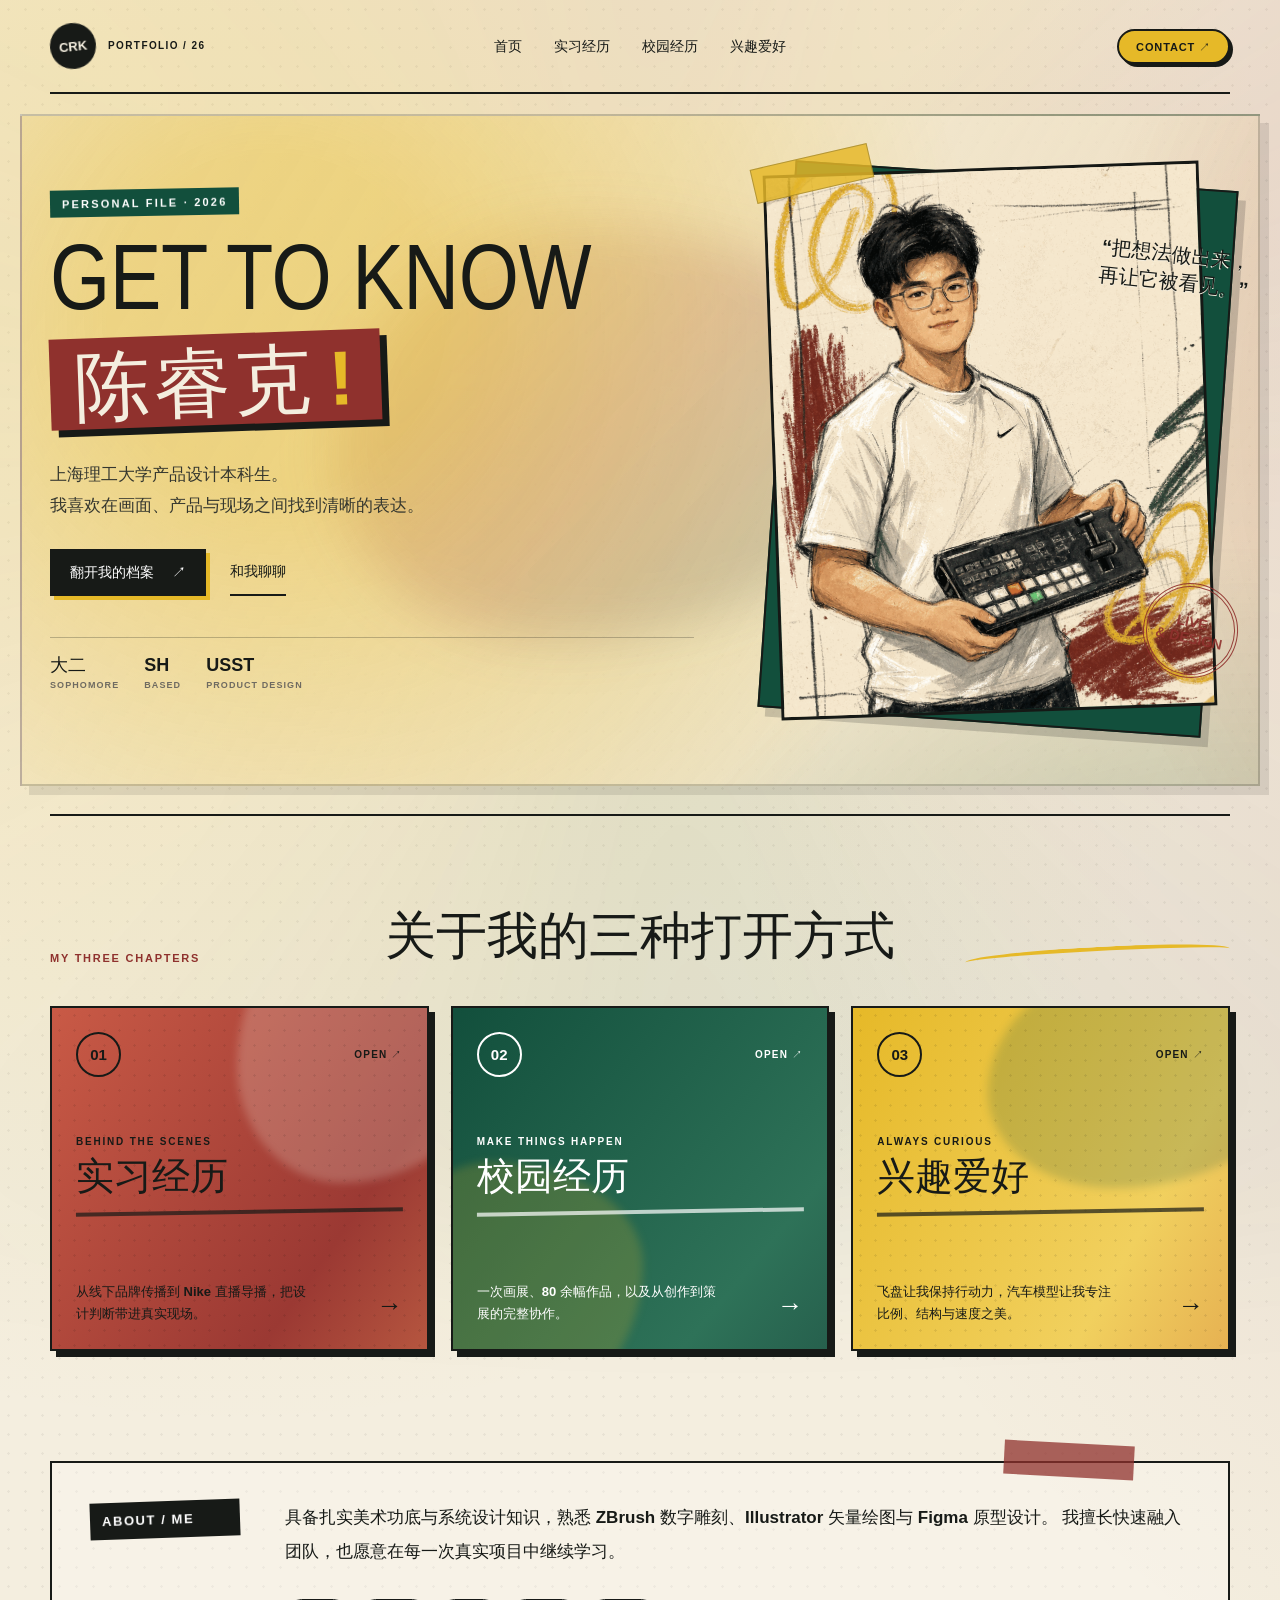
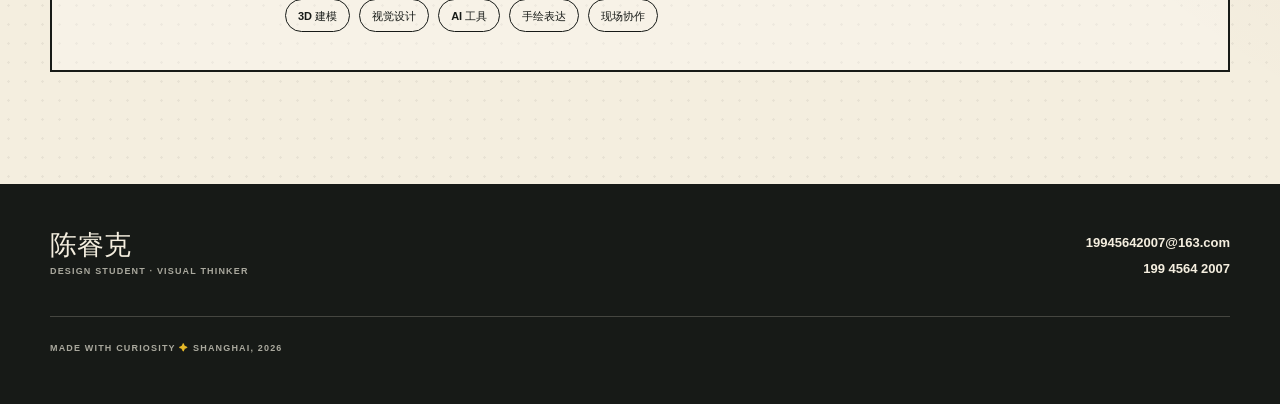
==== index.html @ 0112d240 "Publish portfolio website" ====
<!DOCTYPE html><html lang="zh-CN"><head><meta charSet="utf-8"/><meta name="viewport" content="width=device-width, initial-scale=1"/><link rel="preload" href="/images/chen-ruike-hero.png" as="image"/><link rel="stylesheet" href="/assets/index-DH_UTFpu.css" data-rsc-css-href="/assets/index-DH_UTFpu.css" data-precedence="vite-rsc/importer-resources"/><link rel="modulepreload" href="/assets/layout-segment-context-DCN4eJuO.js" crossorigin=""/><link rel="modulepreload" href="/assets/rolldown-runtime-S-ySWqyJ.js" crossorigin=""/><link rel="modulepreload" href="/assets/index-BiZocsfo.js" crossorigin=""/><link rel="modulepreload" href="/assets/framework-CXnKph_e.js" crossorigin=""/><link rel="modulepreload" href="/assets/SiteShell-CT0E9t0w.js" crossorigin=""/><link rel="modulepreload" href="/assets/link-DMBmaepp.js" crossorigin=""/><title>陈睿克｜设计学生与视觉创作者</title><meta name="description" content="产品设计本科生陈睿克的个人网站：实习经历、校园经历、兴趣爱好与设计技能。"/><meta property="og:title" content="陈睿克｜设计学生与视觉创作者"/><meta property="og:description" content="产品设计本科生陈睿克的个人网站：实习经历、校园经历、兴趣爱好与设计技能。"/><meta property="og:type" content="website"/><meta property="og:image" content="https://127.0.0.1:4173/og.png"/><meta property="og:image:width" content="1536"/><meta property="og:image:height" content="804"/><meta property="og:image:alt" content="陈睿克个人网站手绘封面"/><meta name="twitter:card" content="summary_large_image"/><meta name="twitter:title" content="陈睿克｜设计学生与视觉创作者"/><meta name="twitter:description" content="产品设计本科生陈睿克的个人网站：实习经历、校园经历、兴趣爱好与设计技能。"/><meta name="twitter:image" content="https://127.0.0.1:4173/og.png"/><link rel="shortcut icon" href="https://127.0.0.1:4173/favicon.svg"/><link rel="icon" href="https://127.0.0.1:4173/favicon.svg"/><script>self.__VINEXT_RSC_PARAMS__={}</script><script>self.__VINEXT_RSC_NAV__={"pathname":"/","searchParams":[]}</script><link rel="modulepreload" href="/assets/index-BiZocsfo.js" />

<script>
document.addEventListener("click", function (event) {
  var link = event.target.closest && event.target.closest('a[href^="/"]');
  if (!link || link.target || event.metaKey || event.ctrlKey || event.shiftKey || event.altKey) return;
  event.preventDefault();
  event.stopImmediatePropagation();
  window.location.href = link.getAttribute("href");
}, true);
</script></head><body><div class="site-shell"><header class="site-header wrap"><a href="/" class="brand" aria-label="陈睿克个人网站首页"><span>CRK</span><i>PORTFOLIO / 26</i></a><nav aria-label="主要导航"><a href="/" class="active">首页</a><a href="/experience" class="">实习经历</a><a href="/campus" class="">校园经历</a><a href="/interests" class="">兴趣爱好</a></nav><a class="contact-pill" href="mailto:19945642007@163.com">CONTACT ↗</a></header><main><section class="hero wrap"><div class="hero-copy"><p class="kicker"><span>PERSONAL FILE · 2026</span></p><h1><span>GET TO KNOW</span><strong>陈睿克</strong></h1><p class="hero-intro">上海理工大学产品设计本科生。<br/>我喜欢在画面、产品与现场之间找到清晰的表达。</p><div class="hero-actions"><a href="/experience" class="button primary">翻开我的档案 <span>↗</span></a><a class="button text" href="mailto:19945642007@163.com">和我聊聊</a></div><div class="mini-facts" aria-label="个人信息"><span><b>大二</b> SOPHOMORE</span><span><b>SH</b> BASED</span><span><b>USST</b> PRODUCT DESIGN</span></div></div><div class="hero-visual" aria-label="陈睿克的手绘人物形象"><div class="tape tape-one"></div><img src="/images/chen-ruike-hero.png" alt="手绘风格的陈睿克，手持直播切换台"/><div class="stamp">LIVE<br/>&amp; DESIGN</div><p class="hand-note">“把想法做出来，<br/>再让它被看见。”</p></div></section><section class="chapters wrap" aria-labelledby="chapters-title"><div class="section-heading"><p>MY THREE CHAPTERS</p><h2 id="chapters-title">关于我的三种打开方式</h2><span class="scribble-line"></span></div><div class="chapter-grid"><a href="/experience" class="chapter-card red"><div class="chapter-top"><span>01</span><i>OPEN ↗</i></div><p>BEHIND THE SCENES</p><h3>实习经历</h3><div class="rough-rule"></div><div class="chapter-bottom"><span>从线下品牌传播到 Nike 直播导播，把设计判断带进真实现场。</span><b>→</b></div></a><a href="/campus" class="chapter-card green"><div class="chapter-top"><span>02</span><i>OPEN ↗</i></div><p>MAKE THINGS HAPPEN</p><h3>校园经历</h3><div class="rough-rule"></div><div class="chapter-bottom"><span>一次画展、80 余幅作品，以及从创作到策展的完整协作。</span><b>→</b></div></a><a href="/interests" class="chapter-card yellow"><div class="chapter-top"><span>03</span><i>OPEN ↗</i></div><p>ALWAYS CURIOUS</p><h3>兴趣爱好</h3><div class="rough-rule"></div><div class="chapter-bottom"><span>飞盘让我保持行动力，汽车模型让我专注比例、结构与速度之美。</span><b>→</b></div></a></div></section><section class="profile-strip wrap"><div class="profile-label">ABOUT / ME</div><p>具备扎实美术功底与系统设计知识，熟悉 <strong>ZBrush</strong> 数字雕刻、<strong>Illustrator</strong> 矢量绘图与 <strong>Figma</strong> 原型设计。 我擅长快速融入团队，也愿意在每一次真实项目中继续学习。</p><div class="skill-chips" aria-label="技能标签"><span>3D 建模</span><span>视觉设计</span><span>AI 工具</span><span>手绘表达</span><span>现场协作</span></div></section></main><footer class="site-footer"><div class="wrap footer-inner"><div><b>陈睿克</b><span>DESIGN STUDENT · VISUAL THINKER</span></div><div class="footer-contact"><a href="mailto:19945642007@163.com">19945642007@163.com</a><a href="tel:19945642007">199 4564 2007</a></div><p>MADE WITH CURIOSITY <span>✦</span> SHANGHAI, 2026</p></div></footer></div><script id="_R_">import("/assets/index-BiZocsfo.js")</script></body></html><script>self.__VINEXT_RSC_CHUNKS__=self.__VINEXT_RSC_CHUNKS__||[];self.__VINEXT_RSC_CHUNKS__.push("2:I[\"8a1c26e77cc3\",[],\"Children\",1]\n3:I[\"e562e7309659\",[],\"LayoutSegmentProvider\",1]\n4:I[\"8a1c26e77cc3\",[],\"Slot\",1]\n5:I[\"d041429ec63f\",[],\"RedirectBoundary\",1]\n:HL[\"/assets/index-DH_UTFpu.css\",\"style\"]\n")</script><script>self.__VINEXT_RSC_CHUNKS__=self.__VINEXT_RSC_CHUNKS__||[];self.__VINEXT_RSC_CHUNKS__.push("0:{\"__route\":\"route:/\",\"__interceptionContext\":null,\"__layoutIds\":[\"layout:/\"],\"__rootLayout\":\"/\",\"page:/\":\"$L1\",\"layout:/\":[[[[\"$\",\"link\",\"css:/assets/index-DH_UTFpu.css\",{\"rel\":\"stylesheet\",\"precedence\":\"vite-rsc/importer-resources\",\"href\":\"/assets/index-DH_UTFpu.css\",\"data-rsc-css-href\":\"/assets/index-DH_UTFpu.css\"}],\"$undefined\"],[\"$\",\"html\",null,{\"lang\":\"zh-CN\",\"children\":[\"$\",\"body\",null,{\"children\":[\"$\",\"$L2\",null,{}]}]}]],null],\"route:/\":[[[\"$\",\"meta\",null,{\"charSet\":\"utf-8\"}],[[\"$\",\"title\",\"0\",{\"children\":\"陈睿克｜设计学生与视觉创作者\"}],[\"$\",\"meta\",\"1\",{\"name\":\"description\",\"content\":\"产品设计本科生陈睿克的个人网站：实习经历、校园经历、兴趣爱好与设计技能。\"}],[\"$\",\"meta\",\"2\",{\"property\":\"og:title\",\"content\":\"陈睿克｜设计学生与视觉创作者\"}],[\"$\",\"meta\",\"3\",{\"property\":\"og:description\",\"content\":\"产品设计本科生陈睿克的个人网站：实习经历、校园经历、兴趣爱好与设计技能。\"}],[\"$\",\"meta\",\"4\",{\"property\":\"og:type\",\"content\":\"website\"}],[\"$\",\"meta\",\"5\",{\"property\":\"og:image\",\"content\":\"https://127.0.0.1:4173/og.png\"}],[\"$\",\"meta\",\"6\",{\"property\":\"og:image:width\",\"content\":\"1536\"}],[\"$\",\"meta\",\"7\",{\"property\":\"og:image:height\",\"content\":\"804\"}],[\"$\",\"meta\",\"8\",{\"property\":\"og:image:alt\",\"content\":\"陈睿克个人网站手绘封面\"}],[\"$\",\"meta\",\"9\",{\"name\":\"twitter:card\",\"content\":\"summary_large_image\"}],[\"$\",\"meta\",\"10\",{\"name\":\"twitter:title\",\"content\":\"陈睿克｜设计学生与视觉创作者\"}],[\"$\",\"meta\",\"11\",{\"name\":\"twitter:description\",\"content\":\"产品设计本科生陈睿克的个人网站：实习经历、校园经历、兴趣爱好与设计技能。\"}],[\"$\",\"meta\",\"12\",{\"name\":\"twitter:image\",\"content\":\"https://127.0.0.1:4173/og.png\"}],[\"$\",\"link\",\"13\",{\"rel\":\"shortcut icon\",\"href\":\"https://127.0.0.1:4173/favicon.svg\"}],[\"$\",\"link\",\"14\",{\"rel\":\"icon\",\"href\":\"https://127.0.0.1:4173/favicon.svg\"}]],[[\"$\",\"meta\",\"0\",{\"name\":\"viewport\",\"content\":\"width=device-width, initial-scale=1\"}]]],[\"$\",\"$L3\",null,{\"segmentMap\":{\"children\":[]},\"children\":[\"$\",\"$L4\",null,{\"id\":\"layout:/\",\"parallelSlots\":\"$undefined\",\"children\":[\"$\",\"$L5\",null,{\"children\":[\"$\",\"$L3\",null,{\"segmentMap\":{\"children\":[]},\"children\":[\"$\",\"$L4\",null,{\"id\":\"page:/\"}]}]}]}]}]],\"__layoutFlags\":{\"layout:/\":\"s\"},\"__artifactCompatibility\":{\"schemaVersion\":1,\"graphVersion\":\"app-route-graph:4uhn5s1wvoptc\",\"deploymentVersion\":\"9582cb26-d1fb-45c5-b78e-2c223cf45bc8\",\"appElementsSchemaVersion\":1,\"rscPayloadSchemaVersion\":1,\"rootBoundaryId\":\"/\",\"renderEpoch\":null}}\n")</script><script>self.__VINEXT_RSC_CHUNKS__=self.__VINEXT_RSC_CHUNKS__||[];self.__VINEXT_RSC_CHUNKS__.push("6:I[\"9174d106898b\",[],\"SiteShell\",1]\n7:I[\"c2747888630f\",[],\"default\",1]\n:HL[\"/images/chen-ruike-hero.png\",\"image\"]\n")</script><script>self.__VINEXT_RSC_CHUNKS__=self.__VINEXT_RSC_CHUNKS__||[];self.__VINEXT_RSC_CHUNKS__.push("1:[\"$\",\"$L6\",null,{\"children\":[\"$\",\"main\",null,{\"children\":[[\"$\",\"section\",null,{\"className\":\"hero wrap\",\"children\":[[\"$\",\"div\",null,{\"className\":\"hero-copy\",\"children\":[[\"$\",\"p\",null,{\"className\":\"kicker\",\"children\":[\"$\",\"span\",null,{\"children\":\"PERSONAL FILE · 2026\"}]}],[\"$\",\"h1\",null,{\"children\":[[\"$\",\"span\",null,{\"children\":\"GET TO KNOW\"}],[\"$\",\"strong\",null,{\"children\":\"陈睿克\"}]]}],[\"$\",\"p\",null,{\"className\":\"hero-intro\",\"children\":[\"上海理工大学产品设计本科生。\",[\"$\",\"br\",null,{}],\"我喜欢在画面、产品与现场之间找到清晰的表达。\"]}],[\"$\",\"div\",null,{\"className\":\"hero-actions\",\"children\":[[\"$\",\"$L7\",null,{\"className\":\"button primary\",\"href\":\"/experience\",\"children\":[\"翻开我的档案 \",[\"$\",\"span\",null,{\"children\":\"↗\"}]]}],[\"$\",\"a\",null,{\"className\":\"button text\",\"href\":\"mailto:19945642007@163.com\",\"children\":\"和我聊聊\"}]]}],[\"$\",\"div\",null,{\"className\":\"mini-facts\",\"aria-label\":\"个人信息\",\"children\":[[\"$\",\"span\",null,{\"children\":[[\"$\",\"b\",null,{\"children\":\"大二\"}],\" SOPHOMORE\"]}],[\"$\",\"span\",null,{\"children\":[[\"$\",\"b\",null,{\"children\":\"SH\"}],\" BASED\"]}],[\"$\",\"span\",null,{\"children\":[[\"$\",\"b\",null,{\"children\":\"USST\"}],\" PRODUCT DESIGN\"]}]]}]]}],[\"$\",\"div\",null,{\"className\":\"hero-visual\",\"aria-label\":\"陈睿克的手绘人物形象\",\"children\":[[\"$\",\"div\",null,{\"className\":\"tape tape-one\"}],[\"$\",\"img\",null,{\"src\":\"/images/chen-ruike-hero.png\",\"alt\":\"手绘风格的陈睿克，手持直播切换台\"}],[\"$\",\"div\",null,{\"className\":\"stamp\",\"children\":[\"LIVE\",[\"$\",\"br\",null,{}],\"\u0026 DESIGN\"]}],[\"$\",\"p\",null,{\"className\":\"hand-note\",\"children\":[\"“把想法做出来，\",[\"$\",\"br\",null,{}],\"再让它被看见。”\"]}]]}]]}],[\"$\",\"section\",null,{\"className\":\"chapters wrap\",\"aria-labelledby\":\"chapters-title\",\"children\":[[\"$\",\"div\",null,{\"className\":\"section-heading\",\"children\":[[\"$\",\"p\",null,{\"children\":\"MY THREE CHAPTERS\"}],[\"$\",\"h2\",null,{\"id\":\"chapters-title\",\"children\":\"关于我的三种打开方式\"}],[\"$\",\"span\",null,{\"className\":\"scribble-line\"}]]}],[\"$\",\"div\",null,{\"className\":\"chapter-grid\",\"children\":[[\"$\",\"$L7\",\"01\",{\"href\":\"/experience\",\"className\":\"chapter-card red\",\"children\":[[\"$\",\"div\",null,{\"className\":\"chapter-top\",\"children\":[[\"$\",\"span\",null,{\"children\":\"01\"}],[\"$\",\"i\",null,{\"children\":\"OPEN ↗\"}]]}],[\"$\",\"p\",null,{\"children\":\"BEHIND THE SCENES\"}],[\"$\",\"h3\",null,{\"children\":\"实习经历\"}],[\"$\",\"div\",null,{\"className\":\"rough-rule\"}],[\"$\",\"div\",null,{\"className\":\"chapter-bottom\",\"children\":[[\"$\",\"span\",null,{\"children\":\"从线下品牌传播到 Nike 直播导播，把设计判断带进真实现场。\"}],[\"$\",\"b\",null,{\"children\":\"→\"}]]}]]}],[\"$\",\"$L7\",\"02\",{\"href\":\"/campus\",\"className\":\"chapter-card green\",\"children\":[[\"$\",\"div\",null,{\"className\":\"chapter-top\",\"children\":[[\"$\",\"span\",null,{\"children\":\"02\"}],[\"$\",\"i\",null,{\"children\":\"OPEN ↗\"}]]}],[\"$\",\"p\",null,{\"children\":\"MAKE THINGS HAPPEN\"}],[\"$\",\"h3\",null,{\"children\":\"校园经历\"}],[\"$\",\"div\",null,{\"className\":\"rough-rule\"}],[\"$\",\"div\",null,{\"className\":\"chapter-bottom\",\"children\":[[\"$\",\"span\",null,{\"children\":\"一次画展、80 余幅作品，以及从创作到策展的完整协作。\"}],[\"$\",\"b\",null,{\"children\":\"→\"}]]}]]}],[\"$\",\"$L7\",\"03\",{\"href\":\"/interests\",\"className\":\"chapter-card yellow\",\"children\":[[\"$\",\"div\",null,{\"className\":\"chapter-top\",\"children\":[[\"$\",\"span\",null,{\"children\":\"03\"}],[\"$\",\"i\",null,{\"children\":\"OPEN ↗\"}]]}],[\"$\",\"p\",null,{\"children\":\"ALWAYS CURIOUS\"}],[\"$\",\"h3\",null,{\"children\":\"兴趣爱好\"}],[\"$\",\"div\",null,{\"className\":\"rough-rule\"}],[\"$\",\"div\",null,{\"className\":\"chapter-bottom\",\"children\":[[\"$\",\"span\",null,{\"children\":\"飞盘让我保持行动力，汽车模型让我专注比例、结构与速度之美。\"}],[\"$\",\"b\",null,{\"children\":\"→\"}]]}]]}]]}]]}],[\"$\",\"section\",null,{\"className\":\"profile-strip wrap\",\"children\":[[\"$\",\"div\",null,{\"className\":\"profile-label\",\"children\":\"ABOUT / ME\"}],[\"$\",\"p\",null,{\"children\":[\"具备扎实美术功底与系统设计知识，熟悉 \",[\"$\",\"strong\",null,{\"children\":\"ZBrush\"}],\" 数字雕刻、\",[\"$\",\"strong\",null,{\"children\":\"Illustrator\"}],\" 矢量绘图与 \",[\"$\",\"strong\",null,{\"children\":\"Figma\"}],\" 原型设计。 我擅长快速融入团队，也愿意在每一次真实项目中继续学习。\"]}],[\"$\",\"div\",null,{\"className\":\"skill-chips\",\"aria-label\":\"技能标签\",\"children\":[[\"$\",\"span\",null,{\"children\":\"3D 建模\"}],[\"$\",\"span\",null,{\"children\":\"视觉设计\"}],[\"$\",\"span\",null,{\"children\":\"AI 工具\"}],[\"$\",\"span\",null,{\"children\":\"手绘表达\"}],[\"$\",\"span\",null,{\"children\":\"现场协作\"}]]}]]}]]}]}]\n")</script><script>self.__VINEXT_RSC_DONE__=true</script>
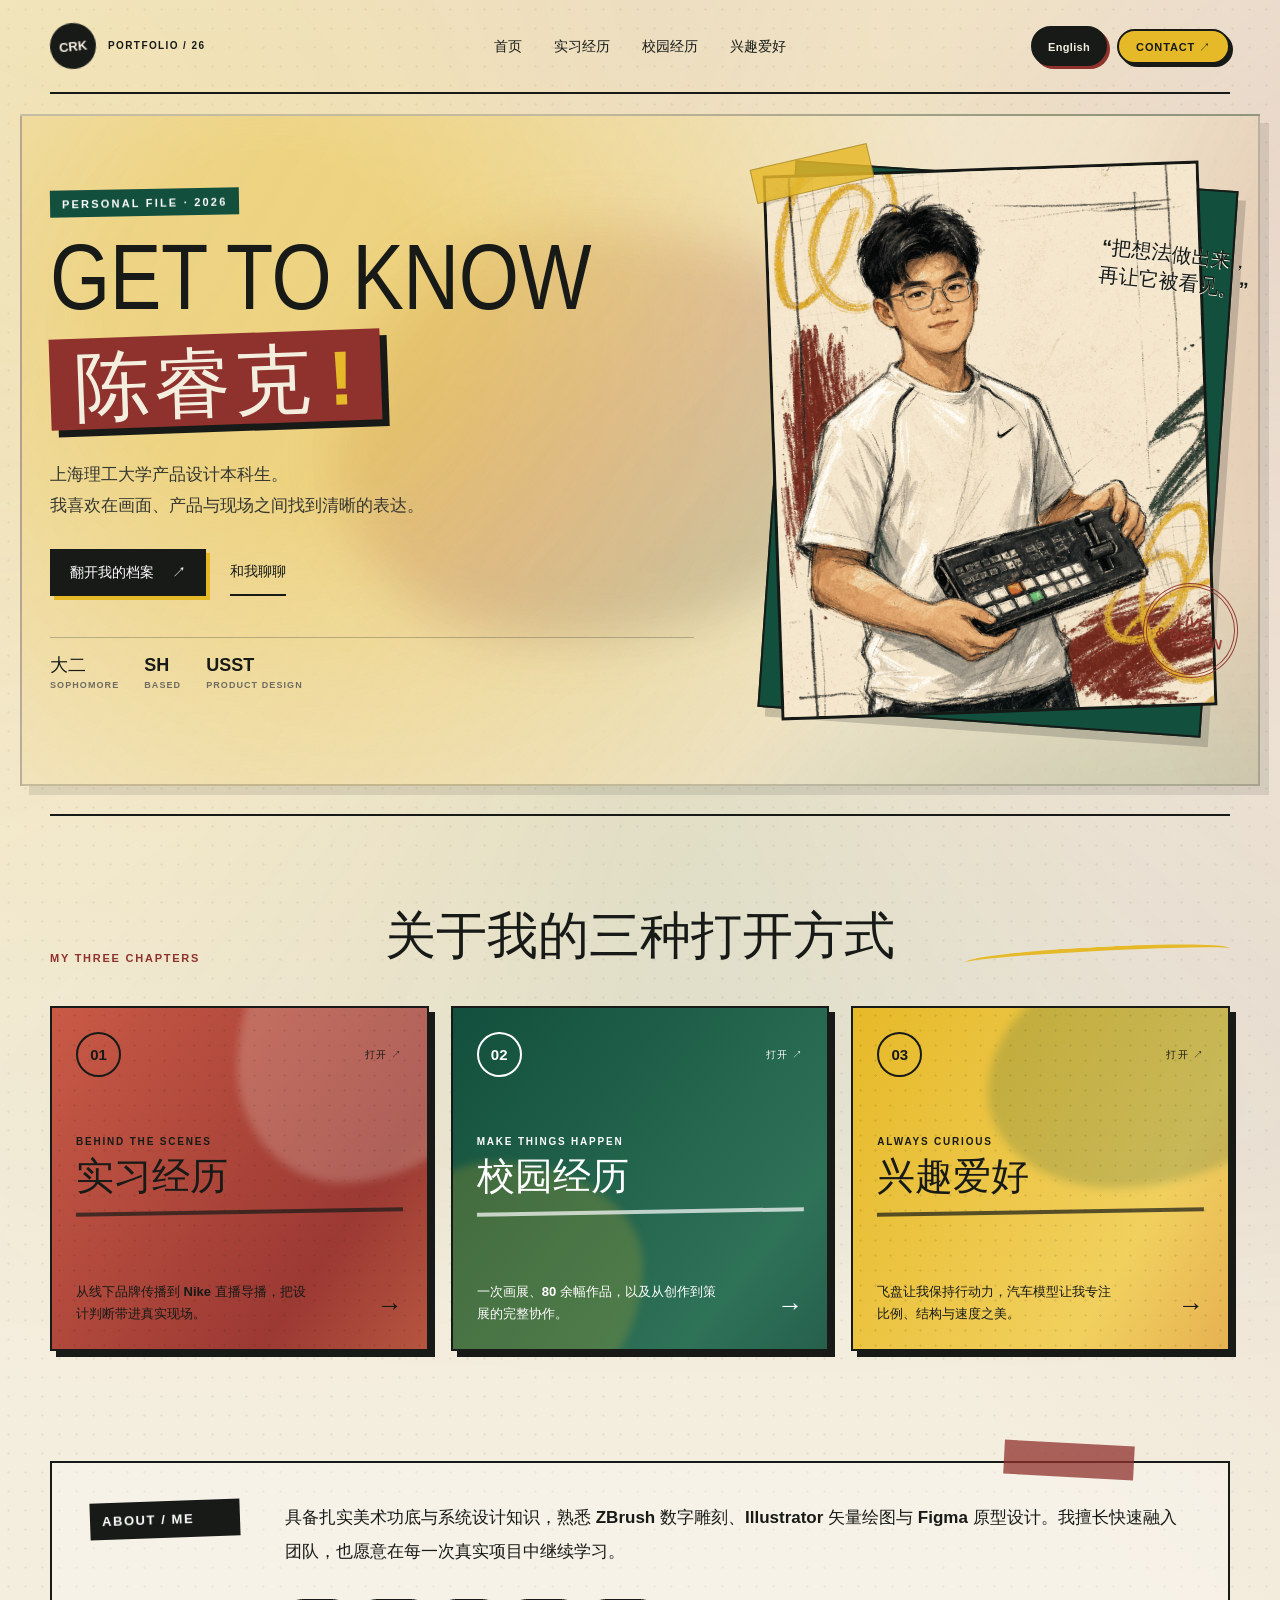
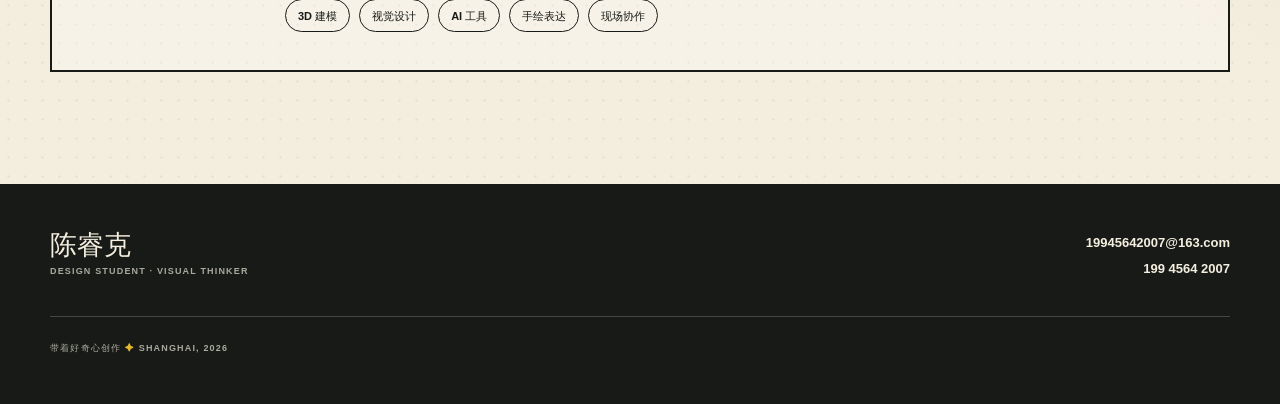
==== commit c6a337c1: "Publish portfolio website" ====
--- a/index.html
+++ b/index.html
@@ -1,4 +1,4 @@
-<!DOCTYPE html><html lang="zh-CN"><head><meta charSet="utf-8"/><meta name="viewport" content="width=device-width, initial-scale=1"/><link rel="preload" href="/images/chen-ruike-hero.png" as="image"/><link rel="stylesheet" href="/assets/index-DH_UTFpu.css" data-rsc-css-href="/assets/index-DH_UTFpu.css" data-precedence="vite-rsc/importer-resources"/><link rel="modulepreload" href="/assets/layout-segment-context-DCN4eJuO.js" crossorigin=""/><link rel="modulepreload" href="/assets/rolldown-runtime-S-ySWqyJ.js" crossorigin=""/><link rel="modulepreload" href="/assets/index-BiZocsfo.js" crossorigin=""/><link rel="modulepreload" href="/assets/framework-CXnKph_e.js" crossorigin=""/><link rel="modulepreload" href="/assets/SiteShell-CT0E9t0w.js" crossorigin=""/><link rel="modulepreload" href="/assets/link-DMBmaepp.js" crossorigin=""/><title>陈睿克｜设计学生与视觉创作者</title><meta name="description" content="产品设计本科生陈睿克的个人网站：实习经历、校园经历、兴趣爱好与设计技能。"/><meta property="og:title" content="陈睿克｜设计学生与视觉创作者"/><meta property="og:description" content="产品设计本科生陈睿克的个人网站：实习经历、校园经历、兴趣爱好与设计技能。"/><meta property="og:type" content="website"/><meta property="og:image" content="https://127.0.0.1:4173/og.png"/><meta property="og:image:width" content="1536"/><meta property="og:image:height" content="804"/><meta property="og:image:alt" content="陈睿克个人网站手绘封面"/><meta name="twitter:card" content="summary_large_image"/><meta name="twitter:title" content="陈睿克｜设计学生与视觉创作者"/><meta name="twitter:description" content="产品设计本科生陈睿克的个人网站：实习经历、校园经历、兴趣爱好与设计技能。"/><meta name="twitter:image" content="https://127.0.0.1:4173/og.png"/><link rel="shortcut icon" href="https://127.0.0.1:4173/favicon.svg"/><link rel="icon" href="https://127.0.0.1:4173/favicon.svg"/><script>self.__VINEXT_RSC_PARAMS__={}</script><script>self.__VINEXT_RSC_NAV__={"pathname":"/","searchParams":[]}</script><link rel="modulepreload" href="/assets/index-BiZocsfo.js" />
+<!DOCTYPE html><html lang="zh-CN"><head><meta charSet="utf-8"/><meta name="viewport" content="width=device-width, initial-scale=1"/><link rel="preload" as="image" href="/images/chen-ruike-hero.png"/><link rel="stylesheet" href="/assets/index-U145ov5Q.css" data-rsc-css-href="/assets/index-U145ov5Q.css" data-precedence="vite-rsc/importer-resources"/><link rel="modulepreload" href="/assets/layout-segment-context-CY2a5dEZ.js" crossorigin=""/><link rel="modulepreload" href="/assets/rolldown-runtime-S-ySWqyJ.js" crossorigin=""/><link rel="modulepreload" href="/assets/index-kodNyCSy.js" crossorigin=""/><link rel="modulepreload" href="/assets/framework-CXnKph_e.js" crossorigin=""/><link rel="modulepreload" href="/assets/LanguageProvider-CCa76IxM.js" crossorigin=""/><link rel="modulepreload" href="/assets/page-BFpJHwDE.js" crossorigin=""/><link rel="modulepreload" href="/assets/SiteShell-BEFU6zHC.js" crossorigin=""/><title>陈睿克｜设计学生与视觉创作者</title><meta name="description" content="产品设计本科生陈睿克的个人网站：实习经历、校园经历、兴趣爱好与设计技能。"/><meta property="og:title" content="陈睿克｜设计学生与视觉创作者"/><meta property="og:description" content="产品设计本科生陈睿克的个人网站：实习经历、校园经历、兴趣爱好与设计技能。"/><meta property="og:type" content="website"/><meta property="og:image" content="https://127.0.0.1:4173/og.png"/><meta property="og:image:width" content="1536"/><meta property="og:image:height" content="804"/><meta property="og:image:alt" content="陈睿克个人网站手绘封面"/><meta name="twitter:card" content="summary_large_image"/><meta name="twitter:title" content="陈睿克｜设计学生与视觉创作者"/><meta name="twitter:description" content="产品设计本科生陈睿克的个人网站：实习经历、校园经历、兴趣爱好与设计技能。"/><meta name="twitter:image" content="https://127.0.0.1:4173/og.png"/><link rel="shortcut icon" href="https://127.0.0.1:4173/favicon.svg"/><link rel="icon" href="https://127.0.0.1:4173/favicon.svg"/><script>self.__VINEXT_RSC_PARAMS__={}</script><script>self.__VINEXT_RSC_NAV__={"pathname":"/","searchParams":[]}</script><link rel="modulepreload" href="/assets/index-kodNyCSy.js" />
 
 <script>
 document.addEventListener("click", function (event) {
@@ -8,4 +8,4 @@
   event.stopImmediatePropagation();
   window.location.href = link.getAttribute("href");
 }, true);
-</script></head><body><div class="site-shell"><header class="site-header wrap"><a href="/" class="brand" aria-label="陈睿克个人网站首页"><span>CRK</span><i>PORTFOLIO / 26</i></a><nav aria-label="主要导航"><a href="/" class="active">首页</a><a href="/experience" class="">实习经历</a><a href="/campus" class="">校园经历</a><a href="/interests" class="">兴趣爱好</a></nav><a class="contact-pill" href="mailto:19945642007@163.com">CONTACT ↗</a></header><main><section class="hero wrap"><div class="hero-copy"><p class="kicker"><span>PERSONAL FILE · 2026</span></p><h1><span>GET TO KNOW</span><strong>陈睿克</strong></h1><p class="hero-intro">上海理工大学产品设计本科生。<br/>我喜欢在画面、产品与现场之间找到清晰的表达。</p><div class="hero-actions"><a href="/experience" class="button primary">翻开我的档案 <span>↗</span></a><a class="button text" href="mailto:19945642007@163.com">和我聊聊</a></div><div class="mini-facts" aria-label="个人信息"><span><b>大二</b> SOPHOMORE</span><span><b>SH</b> BASED</span><span><b>USST</b> PRODUCT DESIGN</span></div></div><div class="hero-visual" aria-label="陈睿克的手绘人物形象"><div class="tape tape-one"></div><img src="/images/chen-ruike-hero.png" alt="手绘风格的陈睿克，手持直播切换台"/><div class="stamp">LIVE<br/>&amp; DESIGN</div><p class="hand-note">“把想法做出来，<br/>再让它被看见。”</p></div></section><section class="chapters wrap" aria-labelledby="chapters-title"><div class="section-heading"><p>MY THREE CHAPTERS</p><h2 id="chapters-title">关于我的三种打开方式</h2><span class="scribble-line"></span></div><div class="chapter-grid"><a href="/experience" class="chapter-card red"><div class="chapter-top"><span>01</span><i>OPEN ↗</i></div><p>BEHIND THE SCENES</p><h3>实习经历</h3><div class="rough-rule"></div><div class="chapter-bottom"><span>从线下品牌传播到 Nike 直播导播，把设计判断带进真实现场。</span><b>→</b></div></a><a href="/campus" class="chapter-card green"><div class="chapter-top"><span>02</span><i>OPEN ↗</i></div><p>MAKE THINGS HAPPEN</p><h3>校园经历</h3><div class="rough-rule"></div><div class="chapter-bottom"><span>一次画展、80 余幅作品，以及从创作到策展的完整协作。</span><b>→</b></div></a><a href="/interests" class="chapter-card yellow"><div class="chapter-top"><span>03</span><i>OPEN ↗</i></div><p>ALWAYS CURIOUS</p><h3>兴趣爱好</h3><div class="rough-rule"></div><div class="chapter-bottom"><span>飞盘让我保持行动力，汽车模型让我专注比例、结构与速度之美。</span><b>→</b></div></a></div></section><section class="profile-strip wrap"><div class="profile-label">ABOUT / ME</div><p>具备扎实美术功底与系统设计知识，熟悉 <strong>ZBrush</strong> 数字雕刻、<strong>Illustrator</strong> 矢量绘图与 <strong>Figma</strong> 原型设计。 我擅长快速融入团队，也愿意在每一次真实项目中继续学习。</p><div class="skill-chips" aria-label="技能标签"><span>3D 建模</span><span>视觉设计</span><span>AI 工具</span><span>手绘表达</span><span>现场协作</span></div></section></main><footer class="site-footer"><div class="wrap footer-inner"><div><b>陈睿克</b><span>DESIGN STUDENT · VISUAL THINKER</span></div><div class="footer-contact"><a href="mailto:19945642007@163.com">19945642007@163.com</a><a href="tel:19945642007">199 4564 2007</a></div><p>MADE WITH CURIOSITY <span>✦</span> SHANGHAI, 2026</p></div></footer></div><script id="_R_">import("/assets/index-BiZocsfo.js")</script></body></html><script>self.__VINEXT_RSC_CHUNKS__=self.__VINEXT_RSC_CHUNKS__||[];self.__VINEXT_RSC_CHUNKS__.push("2:I[\"8a1c26e77cc3\",[],\"Children\",1]\n3:I[\"e562e7309659\",[],\"LayoutSegmentProvider\",1]\n4:I[\"8a1c26e77cc3\",[],\"Slot\",1]\n5:I[\"d041429ec63f\",[],\"RedirectBoundary\",1]\n:HL[\"/assets/index-DH_UTFpu.css\",\"style\"]\n")</script><script>self.__VINEXT_RSC_CHUNKS__=self.__VINEXT_RSC_CHUNKS__||[];self.__VINEXT_RSC_CHUNKS__.push("0:{\"__route\":\"route:/\",\"__interceptionContext\":null,\"__layoutIds\":[\"layout:/\"],\"__rootLayout\":\"/\",\"page:/\":\"$L1\",\"layout:/\":[[[[\"$\",\"link\",\"css:/assets/index-DH_UTFpu.css\",{\"rel\":\"stylesheet\",\"precedence\":\"vite-rsc/importer-resources\",\"href\":\"/assets/index-DH_UTFpu.css\",\"data-rsc-css-href\":\"/assets/index-DH_UTFpu.css\"}],\"$undefined\"],[\"$\",\"html\",null,{\"lang\":\"zh-CN\",\"children\":[\"$\",\"body\",null,{\"children\":[\"$\",\"$L2\",null,{}]}]}]],null],\"route:/\":[[[\"$\",\"meta\",null,{\"charSet\":\"utf-8\"}],[[\"$\",\"title\",\"0\",{\"children\":\"陈睿克｜设计学生与视觉创作者\"}],[\"$\",\"meta\",\"1\",{\"name\":\"description\",\"content\":\"产品设计本科生陈睿克的个人网站：实习经历、校园经历、兴趣爱好与设计技能。\"}],[\"$\",\"meta\",\"2\",{\"property\":\"og:title\",\"content\":\"陈睿克｜设计学生与视觉创作者\"}],[\"$\",\"meta\",\"3\",{\"property\":\"og:description\",\"content\":\"产品设计本科生陈睿克的个人网站：实习经历、校园经历、兴趣爱好与设计技能。\"}],[\"$\",\"meta\",\"4\",{\"property\":\"og:type\",\"content\":\"website\"}],[\"$\",\"meta\",\"5\",{\"property\":\"og:image\",\"content\":\"https://127.0.0.1:4173/og.png\"}],[\"$\",\"meta\",\"6\",{\"property\":\"og:image:width\",\"content\":\"1536\"}],[\"$\",\"meta\",\"7\",{\"property\":\"og:image:height\",\"content\":\"804\"}],[\"$\",\"meta\",\"8\",{\"property\":\"og:image:alt\",\"content\":\"陈睿克个人网站手绘封面\"}],[\"$\",\"meta\",\"9\",{\"name\":\"twitter:card\",\"content\":\"summary_large_image\"}],[\"$\",\"meta\",\"10\",{\"name\":\"twitter:title\",\"content\":\"陈睿克｜设计学生与视觉创作者\"}],[\"$\",\"meta\",\"11\",{\"name\":\"twitter:description\",\"content\":\"产品设计本科生陈睿克的个人网站：实习经历、校园经历、兴趣爱好与设计技能。\"}],[\"$\",\"meta\",\"12\",{\"name\":\"twitter:image\",\"content\":\"https://127.0.0.1:4173/og.png\"}],[\"$\",\"link\",\"13\",{\"rel\":\"shortcut icon\",\"href\":\"https://127.0.0.1:4173/favicon.svg\"}],[\"$\",\"link\",\"14\",{\"rel\":\"icon\",\"href\":\"https://127.0.0.1:4173/favicon.svg\"}]],[[\"$\",\"meta\",\"0\",{\"name\":\"viewport\",\"content\":\"width=device-width, initial-scale=1\"}]]],[\"$\",\"$L3\",null,{\"segmentMap\":{\"children\":[]},\"children\":[\"$\",\"$L4\",null,{\"id\":\"layout:/\",\"parallelSlots\":\"$undefined\",\"children\":[\"$\",\"$L5\",null,{\"children\":[\"$\",\"$L3\",null,{\"segmentMap\":{\"children\":[]},\"children\":[\"$\",\"$L4\",null,{\"id\":\"page:/\"}]}]}]}]}]],\"__layoutFlags\":{\"layout:/\":\"s\"},\"__artifactCompatibility\":{\"schemaVersion\":1,\"graphVersion\":\"app-route-graph:4uhn5s1wvoptc\",\"deploymentVersion\":\"9582cb26-d1fb-45c5-b78e-2c223cf45bc8\",\"appElementsSchemaVersion\":1,\"rscPayloadSchemaVersion\":1,\"rootBoundaryId\":\"/\",\"renderEpoch\":null}}\n")</script><script>self.__VINEXT_RSC_CHUNKS__=self.__VINEXT_RSC_CHUNKS__||[];self.__VINEXT_RSC_CHUNKS__.push("6:I[\"9174d106898b\",[],\"SiteShell\",1]\n7:I[\"c2747888630f\",[],\"default\",1]\n:HL[\"/images/chen-ruike-hero.png\",\"image\"]\n")</script><script>self.__VINEXT_RSC_CHUNKS__=self.__VINEXT_RSC_CHUNKS__||[];self.__VINEXT_RSC_CHUNKS__.push("1:[\"$\",\"$L6\",null,{\"children\":[\"$\",\"main\",null,{\"children\":[[\"$\",\"section\",null,{\"className\":\"hero wrap\",\"children\":[[\"$\",\"div\",null,{\"className\":\"hero-copy\",\"children\":[[\"$\",\"p\",null,{\"className\":\"kicker\",\"children\":[\"$\",\"span\",null,{\"children\":\"PERSONAL FILE · 2026\"}]}],[\"$\",\"h1\",null,{\"children\":[[\"$\",\"span\",null,{\"children\":\"GET TO KNOW\"}],[\"$\",\"strong\",null,{\"children\":\"陈睿克\"}]]}],[\"$\",\"p\",null,{\"className\":\"hero-intro\",\"children\":[\"上海理工大学产品设计本科生。\",[\"$\",\"br\",null,{}],\"我喜欢在画面、产品与现场之间找到清晰的表达。\"]}],[\"$\",\"div\",null,{\"className\":\"hero-actions\",\"children\":[[\"$\",\"$L7\",null,{\"className\":\"button primary\",\"href\":\"/experience\",\"children\":[\"翻开我的档案 \",[\"$\",\"span\",null,{\"children\":\"↗\"}]]}],[\"$\",\"a\",null,{\"className\":\"button text\",\"href\":\"mailto:19945642007@163.com\",\"children\":\"和我聊聊\"}]]}],[\"$\",\"div\",null,{\"className\":\"mini-facts\",\"aria-label\":\"个人信息\",\"children\":[[\"$\",\"span\",null,{\"children\":[[\"$\",\"b\",null,{\"children\":\"大二\"}],\" SOPHOMORE\"]}],[\"$\",\"span\",null,{\"children\":[[\"$\",\"b\",null,{\"children\":\"SH\"}],\" BASED\"]}],[\"$\",\"span\",null,{\"children\":[[\"$\",\"b\",null,{\"children\":\"USST\"}],\" PRODUCT DESIGN\"]}]]}]]}],[\"$\",\"div\",null,{\"className\":\"hero-visual\",\"aria-label\":\"陈睿克的手绘人物形象\",\"children\":[[\"$\",\"div\",null,{\"className\":\"tape tape-one\"}],[\"$\",\"img\",null,{\"src\":\"/images/chen-ruike-hero.png\",\"alt\":\"手绘风格的陈睿克，手持直播切换台\"}],[\"$\",\"div\",null,{\"className\":\"stamp\",\"children\":[\"LIVE\",[\"$\",\"br\",null,{}],\"\u0026 DESIGN\"]}],[\"$\",\"p\",null,{\"className\":\"hand-note\",\"children\":[\"“把想法做出来，\",[\"$\",\"br\",null,{}],\"再让它被看见。”\"]}]]}]]}],[\"$\",\"section\",null,{\"className\":\"chapters wrap\",\"aria-labelledby\":\"chapters-title\",\"children\":[[\"$\",\"div\",null,{\"className\":\"section-heading\",\"children\":[[\"$\",\"p\",null,{\"children\":\"MY THREE CHAPTERS\"}],[\"$\",\"h2\",null,{\"id\":\"chapters-title\",\"children\":\"关于我的三种打开方式\"}],[\"$\",\"span\",null,{\"className\":\"scribble-line\"}]]}],[\"$\",\"div\",null,{\"className\":\"chapter-grid\",\"children\":[[\"$\",\"$L7\",\"01\",{\"href\":\"/experience\",\"className\":\"chapter-card red\",\"children\":[[\"$\",\"div\",null,{\"className\":\"chapter-top\",\"children\":[[\"$\",\"span\",null,{\"children\":\"01\"}],[\"$\",\"i\",null,{\"children\":\"OPEN ↗\"}]]}],[\"$\",\"p\",null,{\"children\":\"BEHIND THE SCENES\"}],[\"$\",\"h3\",null,{\"children\":\"实习经历\"}],[\"$\",\"div\",null,{\"className\":\"rough-rule\"}],[\"$\",\"div\",null,{\"className\":\"chapter-bottom\",\"children\":[[\"$\",\"span\",null,{\"children\":\"从线下品牌传播到 Nike 直播导播，把设计判断带进真实现场。\"}],[\"$\",\"b\",null,{\"children\":\"→\"}]]}]]}],[\"$\",\"$L7\",\"02\",{\"href\":\"/campus\",\"className\":\"chapter-card green\",\"children\":[[\"$\",\"div\",null,{\"className\":\"chapter-top\",\"children\":[[\"$\",\"span\",null,{\"children\":\"02\"}],[\"$\",\"i\",null,{\"children\":\"OPEN ↗\"}]]}],[\"$\",\"p\",null,{\"children\":\"MAKE THINGS HAPPEN\"}],[\"$\",\"h3\",null,{\"children\":\"校园经历\"}],[\"$\",\"div\",null,{\"className\":\"rough-rule\"}],[\"$\",\"div\",null,{\"className\":\"chapter-bottom\",\"children\":[[\"$\",\"span\",null,{\"children\":\"一次画展、80 余幅作品，以及从创作到策展的完整协作。\"}],[\"$\",\"b\",null,{\"children\":\"→\"}]]}]]}],[\"$\",\"$L7\",\"03\",{\"href\":\"/interests\",\"className\":\"chapter-card yellow\",\"children\":[[\"$\",\"div\",null,{\"className\":\"chapter-top\",\"children\":[[\"$\",\"span\",null,{\"children\":\"03\"}],[\"$\",\"i\",null,{\"children\":\"OPEN ↗\"}]]}],[\"$\",\"p\",null,{\"children\":\"ALWAYS CURIOUS\"}],[\"$\",\"h3\",null,{\"children\":\"兴趣爱好\"}],[\"$\",\"div\",null,{\"className\":\"rough-rule\"}],[\"$\",\"div\",null,{\"className\":\"chapter-bottom\",\"children\":[[\"$\",\"span\",null,{\"children\":\"飞盘让我保持行动力，汽车模型让我专注比例、结构与速度之美。\"}],[\"$\",\"b\",null,{\"children\":\"→\"}]]}]]}]]}]]}],[\"$\",\"section\",null,{\"className\":\"profile-strip wrap\",\"children\":[[\"$\",\"div\",null,{\"className\":\"profile-label\",\"children\":\"ABOUT / ME\"}],[\"$\",\"p\",null,{\"children\":[\"具备扎实美术功底与系统设计知识，熟悉 \",[\"$\",\"strong\",null,{\"children\":\"ZBrush\"}],\" 数字雕刻、\",[\"$\",\"strong\",null,{\"children\":\"Illustrator\"}],\" 矢量绘图与 \",[\"$\",\"strong\",null,{\"children\":\"Figma\"}],\" 原型设计。 我擅长快速融入团队，也愿意在每一次真实项目中继续学习。\"]}],[\"$\",\"div\",null,{\"className\":\"skill-chips\",\"aria-label\":\"技能标签\",\"children\":[[\"$\",\"span\",null,{\"children\":\"3D 建模\"}],[\"$\",\"span\",null,{\"children\":\"视觉设计\"}],[\"$\",\"span\",null,{\"children\":\"AI 工具\"}],[\"$\",\"span\",null,{\"children\":\"手绘表达\"}],[\"$\",\"span\",null,{\"children\":\"现场协作\"}]]}]]}]]}]}]\n")</script><script>self.__VINEXT_RSC_DONE__=true</script>+</script></head><body><div class="site-shell"><header class="site-header wrap"><a href="/" class="brand" aria-label="陈睿克个人网站首页"><span>CRK</span><i>PORTFOLIO / 26</i></a><nav aria-label="主要导航"><a href="/" class="active">首页</a><a href="/experience" class="">实习经历</a><a href="/campus" class="">校园经历</a><a href="/interests" class="">兴趣爱好</a></nav><div class="header-actions"><button type="button" class="language-toggle" aria-label="Switch to English">English</button><a class="contact-pill" href="mailto:19945642007@163.com">CONTACT ↗</a></div></header><main><section class="hero wrap"><div class="hero-copy"><p class="kicker"><span>PERSONAL FILE · 2026</span></p><h1><span>GET TO KNOW</span><strong>陈睿克</strong></h1><p class="hero-intro">上海理工大学产品设计本科生。<br/>我喜欢在画面、产品与现场之间找到清晰的表达。</p><div class="hero-actions"><a href="/experience" class="button primary">翻开我的档案<!-- --> <span>↗</span></a><a class="button text" href="mailto:19945642007@163.com">和我聊聊</a></div><div class="mini-facts" aria-label="个人信息"><span><b>大二</b> SOPHOMORE</span><span><b>SH</b> BASED</span><span><b>USST</b> PRODUCT DESIGN</span></div></div><div class="hero-visual" aria-label="陈睿克的手绘人物形象"><div class="tape tape-one"></div><img src="/images/chen-ruike-hero.png" alt="手绘风格的陈睿克，手持直播切换台"/><div class="stamp">LIVE<br/>&amp; DESIGN</div><p class="hand-note">“把想法做出来，<br/>再让它被看见。”</p></div></section><section class="chapters wrap" aria-labelledby="chapters-title"><div class="section-heading"><p>MY THREE CHAPTERS</p><h2 id="chapters-title">关于我的三种打开方式</h2><span class="scribble-line"></span></div><div class="chapter-grid"><a href="/experience" class="chapter-card red"><div class="chapter-top"><span>01</span><i>打开<!-- --> ↗</i></div><p>BEHIND THE SCENES</p><h3>实习经历</h3><div class="rough-rule"></div><div class="chapter-bottom"><span>从线下品牌传播到 Nike 直播导播，把设计判断带进真实现场。</span><b>→</b></div></a><a href="/campus" class="chapter-card green"><div class="chapter-top"><span>02</span><i>打开<!-- --> ↗</i></div><p>MAKE THINGS HAPPEN</p><h3>校园经历</h3><div class="rough-rule"></div><div class="chapter-bottom"><span>一次画展、80 余幅作品，以及从创作到策展的完整协作。</span><b>→</b></div></a><a href="/interests" class="chapter-card yellow"><div class="chapter-top"><span>03</span><i>打开<!-- --> ↗</i></div><p>ALWAYS CURIOUS</p><h3>兴趣爱好</h3><div class="rough-rule"></div><div class="chapter-bottom"><span>飞盘让我保持行动力，汽车模型让我专注比例、结构与速度之美。</span><b>→</b></div></a></div></section><section class="profile-strip wrap"><div class="profile-label">ABOUT / ME</div><p>具备扎实美术功底与系统设计知识，熟悉 <strong>ZBrush</strong> 数字雕刻、<strong>Illustrator</strong> 矢量绘图与 <strong>Figma</strong> 原型设计。我擅长快速融入团队，也愿意在每一次真实项目中继续学习。</p><div class="skill-chips" aria-label="技能标签"><span>3D 建模</span><span>视觉设计</span><span>AI 工具</span><span>手绘表达</span><span>现场协作</span></div></section></main><footer class="site-footer"><div class="wrap footer-inner"><div><b>陈睿克</b><span>DESIGN STUDENT · VISUAL THINKER</span></div><div class="footer-contact"><a href="mailto:19945642007@163.com">19945642007@163.com</a><a href="tel:19945642007">199 4564 2007</a></div><p>带着好奇心创作<!-- --> <span>✦</span> SHANGHAI, 2026</p></div></footer></div><script id="_R_">import("/assets/index-kodNyCSy.js")</script></body></html><script>self.__VINEXT_RSC_CHUNKS__=self.__VINEXT_RSC_CHUNKS__||[];self.__VINEXT_RSC_CHUNKS__.push("2:I[\"670bb90434db\",[],\"LanguageProvider\",1]\n3:I[\"8a1c26e77cc3\",[],\"Children\",1]\n4:I[\"e562e7309659\",[],\"LayoutSegmentProvider\",1]\n5:I[\"8a1c26e77cc3\",[],\"Slot\",1]\n6:I[\"d041429ec63f\",[],\"RedirectBoundary\",1]\n:HL[\"/assets/index-U145ov5Q.css\",\"style\"]\n")</script><script>self.__VINEXT_RSC_CHUNKS__=self.__VINEXT_RSC_CHUNKS__||[];self.__VINEXT_RSC_CHUNKS__.push("0:{\"__route\":\"route:/\",\"__interceptionContext\":null,\"__layoutIds\":[\"layout:/\"],\"__rootLayout\":\"/\",\"page:/\":\"$L1\",\"layout:/\":[[[[\"$\",\"link\",\"css:/assets/index-U145ov5Q.css\",{\"rel\":\"stylesheet\",\"precedence\":\"vite-rsc/importer-resources\",\"href\":\"/assets/index-U145ov5Q.css\",\"data-rsc-css-href\":\"/assets/index-U145ov5Q.css\"}],\"$undefined\"],[\"$\",\"html\",null,{\"lang\":\"zh-CN\",\"children\":[\"$\",\"body\",null,{\"children\":[\"$\",\"$L2\",null,{\"children\":[\"$\",\"$L3\",null,{}]}]}]}]],null],\"route:/\":[[[\"$\",\"meta\",null,{\"charSet\":\"utf-8\"}],[[\"$\",\"title\",\"0\",{\"children\":\"陈睿克｜设计学生与视觉创作者\"}],[\"$\",\"meta\",\"1\",{\"name\":\"description\",\"content\":\"产品设计本科生陈睿克的个人网站：实习经历、校园经历、兴趣爱好与设计技能。\"}],[\"$\",\"meta\",\"2\",{\"property\":\"og:title\",\"content\":\"陈睿克｜设计学生与视觉创作者\"}],[\"$\",\"meta\",\"3\",{\"property\":\"og:description\",\"content\":\"产品设计本科生陈睿克的个人网站：实习经历、校园经历、兴趣爱好与设计技能。\"}],[\"$\",\"meta\",\"4\",{\"property\":\"og:type\",\"content\":\"website\"}],[\"$\",\"meta\",\"5\",{\"property\":\"og:image\",\"content\":\"https://127.0.0.1:4173/og.png\"}],[\"$\",\"meta\",\"6\",{\"property\":\"og:image:width\",\"content\":\"1536\"}],[\"$\",\"meta\",\"7\",{\"property\":\"og:image:height\",\"content\":\"804\"}],[\"$\",\"meta\",\"8\",{\"property\":\"og:image:alt\",\"content\":\"陈睿克个人网站手绘封面\"}],[\"$\",\"meta\",\"9\",{\"name\":\"twitter:card\",\"content\":\"summary_large_image\"}],[\"$\",\"meta\",\"10\",{\"name\":\"twitter:title\",\"content\":\"陈睿克｜设计学生与视觉创作者\"}],[\"$\",\"meta\",\"11\",{\"name\":\"twitter:description\",\"content\":\"产品设计本科生陈睿克的个人网站：实习经历、校园经历、兴趣爱好与设计技能。\"}],[\"$\",\"meta\",\"12\",{\"name\":\"twitter:image\",\"content\":\"https://127.0.0.1:4173/og.png\"}],[\"$\",\"link\",\"13\",{\"rel\":\"shortcut icon\",\"href\":\"https://127.0.0.1:4173/favicon.svg\"}],[\"$\",\"link\",\"14\",{\"rel\":\"icon\",\"href\":\"https://127.0.0.1:4173/favicon.svg\"}]],[[\"$\",\"meta\",\"0\",{\"name\":\"viewport\",\"content\":\"width=device-width, initial-scale=1\"}]]],[\"$\",\"$L4\",null,{\"segmentMap\":{\"children\":[]},\"children\":[\"$\",\"$L5\",null,{\"id\":\"layout:/\",\"parallelSlots\":\"$undefined\",\"children\":[\"$\",\"$L6\",null,{\"children\":[\"$\",\"$L4\",null,{\"segmentMap\":{\"children\":[]},\"children\":[\"$\",\"$L5\",null,{\"id\":\"page:/\"}]}]}]}]}]],\"__layoutFlags\":{\"layout:/\":\"s\"},\"__artifactCompatibility\":{\"schemaVersion\":1,\"graphVersion\":\"app-route-graph:4uhn5s1wvoptc\",\"deploymentVersion\":\"e5432ca6-3b46-499a-8b40-ca2119b04684\",\"appElementsSchemaVersion\":1,\"rscPayloadSchemaVersion\":1,\"rootBoundaryId\":\"/\",\"renderEpoch\":null}}\n")</script><script>self.__VINEXT_RSC_CHUNKS__=self.__VINEXT_RSC_CHUNKS__||[];self.__VINEXT_RSC_CHUNKS__.push("7:I[\"6efdf509a785\",[],\"default\",1]\n1:[\"$\",\"$L7\",null,{\"params\":\"$@8\",\"searchParams\":\"$@9\"}]\n")</script><script>self.__VINEXT_RSC_CHUNKS__=self.__VINEXT_RSC_CHUNKS__||[];self.__VINEXT_RSC_CHUNKS__.push("8:{}\n9:{}\n")</script><script>self.__VINEXT_RSC_DONE__=true</script>
